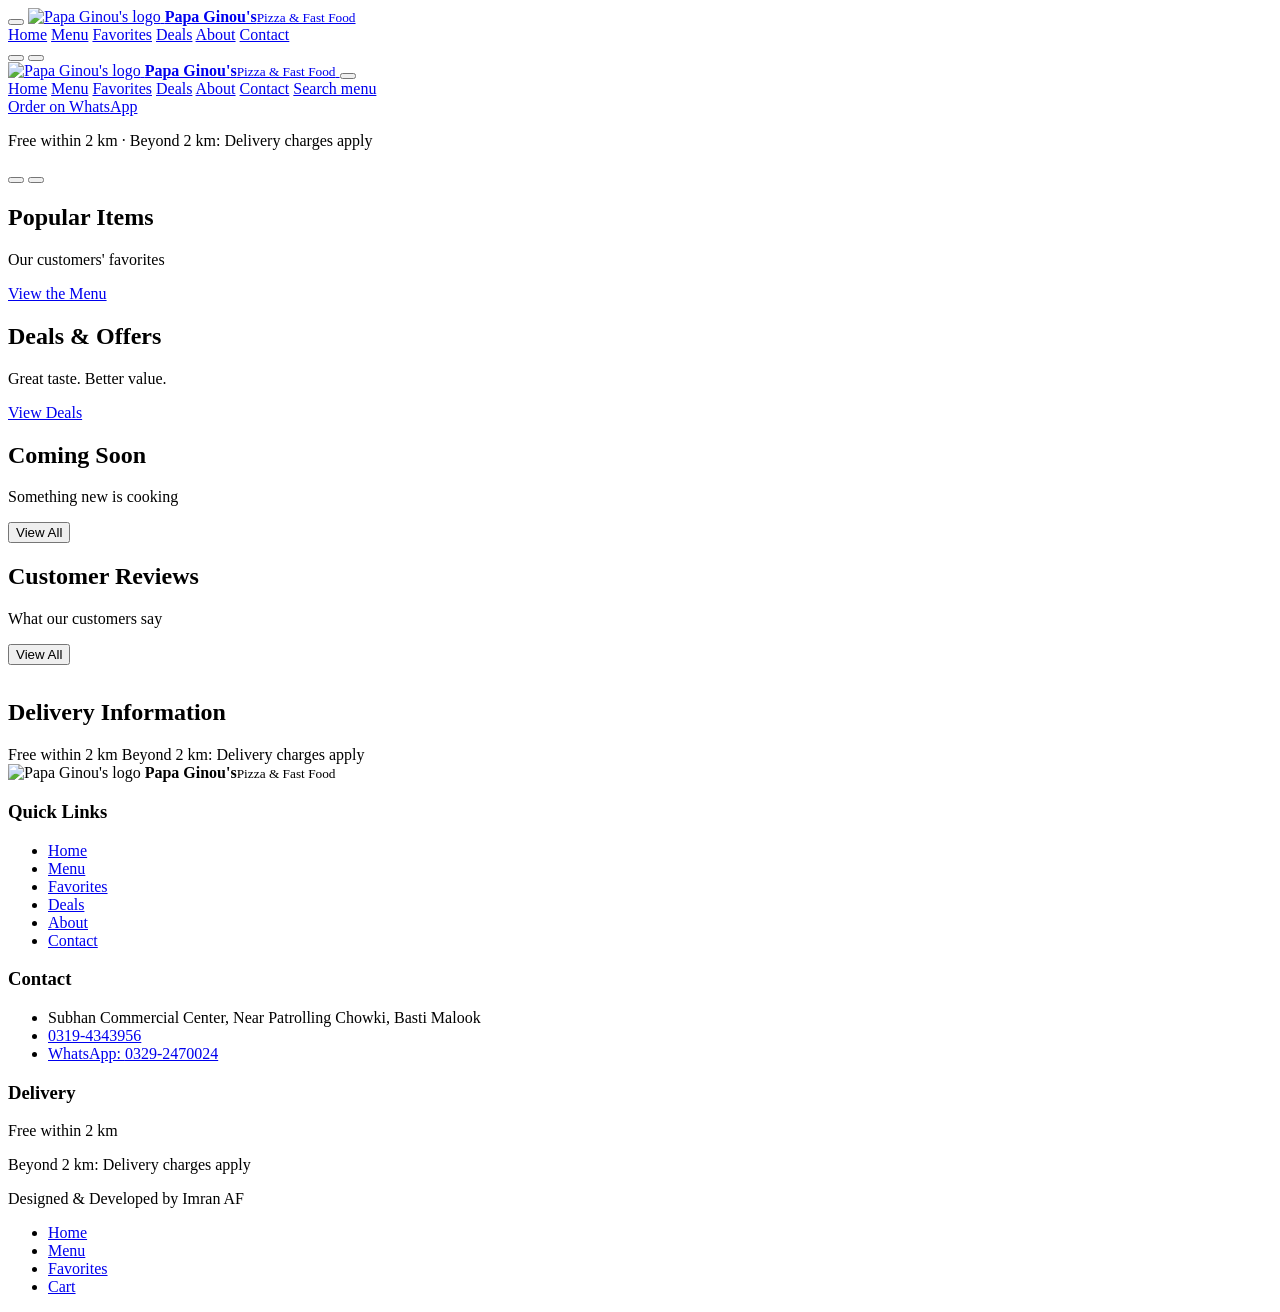
==== index.html @ 7f8ff5f4 "Add files via upload" ====
<!DOCTYPE html>
<html lang="en" data-theme="light">
<head>
<meta charset="UTF-8">
<meta name="viewport" content="width=device-width, initial-scale=1">
<title>Papa Ginou's — Pizza &amp; Fast Food</title>
<meta name="description" content="Papa Ginou's — Pizza & Fast Food in Basti Malook. Browse the menu, order deals, and place your order on WhatsApp. Free delivery within 2 km.">
<meta name="theme-color" content="#E11B23">
<link rel="icon" href="assets/images/brand/favicon.ico" sizes="any">
<link rel="apple-touch-icon" href="assets/images/brand/apple-touch-icon.png">
<link rel="manifest" href="manifest.webmanifest">
<meta property="og:type" content="website">
<meta property="og:title" content="Papa Ginou's — Pizza & Fast Food">
<meta property="og:description" content="Browse the menu, order deals, and place your order on WhatsApp. Free delivery within 2 km.">
<meta property="og:image" content="assets/images/brand/og-cover.jpg">
<script>try{if((localStorage.getItem('papaGinousTheme')||(matchMedia('(prefers-color-scheme: dark)').matches?'dark':'light'))==='dark')document.documentElement.setAttribute('data-theme','dark')}catch(e){}</script>
<link rel="preconnect" href="https://fonts.googleapis.com">
<link rel="preconnect" href="https://fonts.gstatic.com" crossorigin>
<link href="https://fonts.googleapis.com/css2?family=Montserrat:wght@400;500;600;700;800&display=swap" rel="stylesheet">
<link rel="stylesheet" href="css/global.css">
<link rel="stylesheet" href="css/home.css">
<script type="application/ld+json">{"@context":"https://schema.org","@type":"Restaurant","name":"Papa Ginou's — Pizza & Fast Food","servesCuisine":["Pizza","Fast Food"],"address":{"@type":"PostalAddress","streetAddress":"Subhan Commercial Center, Near Patrolling Chowki","addressLocality":"Basti Malook","addressCountry":"PK"},"telephone":"+92 329 2470024"}</script>
</head>
<body data-page="home">
<header class="site-header">
  <div class="container header-in">
    <button class="icon-btn hamburger" data-drawer-open aria-label="Open menu" data-icon="menu"></button>
    <a class="brand" href="index.html" aria-label="Papa Ginou's — home">
      <img class="brand-mark" data-brand-logo src="assets/images/brand/logo-icon.svg" alt="Papa Ginou's logo" width="34" height="34">
      <span class="brand-text"><strong data-brand-name>Papa Ginou's</strong><small data-brand-tagline>Pizza &amp; Fast Food</small></span>
    </a>
    <nav class="main-nav" aria-label="Primary">
      <a href="index.html" data-nav="home">Home</a>
      <a href="menu.html" data-nav="menu">Menu</a>
      <a href="favorites.html" data-nav="favorites">Favorites</a>
      <a href="menu.html#deals" data-nav="deals">Deals</a>
      <a href="about.html" data-nav="about">About</a>
      <a href="contact.html" data-nav="contact">Contact</a>
    </nav>
    <div class="header-actions">
      <button class="icon-btn search-btn" data-search-go aria-label="Search the menu" data-icon="search"></button>
      <button class="icon-btn" data-theme-btn aria-label="Switch theme"></button>
      <a class="icon-btn" href="cart.html" aria-label="Open cart"><span data-icon="cart" aria-hidden="true"></span><span class="cart-count" data-cart-badge hidden>0</span></a>
    </div>
  </div>
</header>

<div class="drawer-backdrop"></div>
<aside class="drawer" id="drawer" aria-label="Site menu">
  <div class="drawer-head">
    <a class="brand" href="index.html" aria-label="Papa Ginou's — home">
      <img class="brand-mark" data-brand-logo src="assets/images/brand/logo-icon.svg" alt="Papa Ginou's logo" width="34" height="34">
      <span class="brand-text"><strong data-brand-name>Papa Ginou's</strong><small data-brand-tagline>Pizza &amp; Fast Food</small></span>
    </a>
    <button class="icon-btn" data-drawer-close aria-label="Close menu" data-icon="x"></button>
  </div>
  <nav aria-label="Mobile">
    <a href="index.html" data-nav="home"><span data-icon="home" aria-hidden="true"></span>Home</a>
    <a href="menu.html" data-nav="menu"><span data-icon="list" aria-hidden="true"></span>Menu</a>
    <a href="favorites.html" data-nav="favorites"><span data-icon="heart" aria-hidden="true"></span>Favorites</a>
    <a href="menu.html#deals" data-nav="deals"><span data-icon="tag" aria-hidden="true"></span>Deals</a>
    <a href="about.html" data-nav="about"><span data-icon="info" aria-hidden="true"></span>About</a>
    <a href="contact.html" data-nav="contact"><span data-icon="phone" aria-hidden="true"></span>Contact</a>
    <a href="menu.html" data-search-go><span data-icon="search" aria-hidden="true"></span>Search menu</a>
  </nav>
  <div class="drawer-foot">
    <a class="btn btn-primary btn-block" data-wa-order href="https://wa.me/923292470024"><span data-icon="whatsapp" aria-hidden="true"></span>Order on WhatsApp</a>
    <p class="drawer-delivery"><span data-icon="truck" aria-hidden="true"></span><span><span data-delivery-free>Free within 2 km</span> · <span data-delivery-beyond>Beyond 2 km: Delivery charges apply</span></span></p>
  </div>
</aside>

<main>
  <section class="hero" id="hero" role="region" aria-roledescription="carousel" aria-label="Featured">
    <div class="hero-track" id="hero-track"></div>
    <button class="hero-arrow prev" id="hero-prev" aria-label="Previous slide" data-icon="chevron-left"></button>
    <button class="hero-arrow next" id="hero-next" aria-label="Next slide" data-icon="chevron-right"></button>
    <div class="hero-dots" id="hero-dots" role="tablist" aria-label="Slides"></div>
  </section>

  <section class="home-section" id="popular-sec" aria-labelledby="popular-h">
    <div class="container">
      <div class="sec-head">
        <div class="sec-title"><span class="sec-bar" aria-hidden="true"></span>
          <div><h2 id="popular-h">Popular Items</h2><p>Our customers' favorites</p></div>
        </div>
        <a class="sec-link" href="menu.html">View the Menu <span data-icon="chevron-right" data-append aria-hidden="true"></span></a>
      </div>
      <div class="carousel">
        <div class="carousel-track" id="popular-track">
          <div class="skeleton" style="flex:1 1 200px"></div><div class="skeleton" style="flex:1 1 200px"></div><div class="skeleton" style="flex:1 1 200px"></div>
        </div>
        <button class="carousel-btn prev" id="popular-prev" aria-label="Previous items" data-icon="chevron-left" hidden></button>
        <button class="carousel-btn next" id="popular-next" aria-label="Next items" data-icon="chevron-right" hidden></button>
      </div>
    </div>
  </section>

  <section class="deals-band" id="deals-sec" aria-labelledby="deals-h">
    <div class="container">
      <div class="sec-head">
        <div class="sec-title"><span class="sec-bar" aria-hidden="true"></span>
          <div><h2 id="deals-h">Deals &amp; Offers</h2><p>Great taste. Better value.</p></div>
        </div>
        <a class="sec-link" href="menu.html#deals">View Deals <span data-icon="chevron-right" data-append aria-hidden="true"></span></a>
      </div>
      <div class="deals-grid" id="home-deals">
        <div class="skeleton"></div><div class="skeleton"></div><div class="skeleton"></div>
      </div>
    </div>
  </section>

  <section class="home-section" id="soon-sec" aria-labelledby="soon-h">
    <div class="container">
      <div class="sec-head">
        <div class="sec-title"><span class="sec-bar" aria-hidden="true"></span>
          <div><h2 id="soon-h">Coming Soon</h2><p>Something new is cooking</p></div>
        </div>
        <button class="sec-link" id="soon-viewall">View All <span data-icon="chevron-right" data-append aria-hidden="true"></span></button>
      </div>
      <div class="carousel">
        <div class="carousel-track" id="soon-track"></div>
        <button class="carousel-btn prev" id="soon-prev" aria-label="Previous items" data-icon="chevron-left" hidden></button>
        <button class="carousel-btn next" id="soon-next" aria-label="Next items" data-icon="chevron-right" hidden></button>
      </div>
    </div>
  </section>

  <section class="home-section" id="reviews-sec" aria-labelledby="rev-h">
    <div class="container">
      <div class="sec-head">
        <div class="sec-title"><span class="sec-bar" aria-hidden="true"></span>
          <div><h2 id="rev-h">Customer Reviews</h2><p>What our customers say</p></div>
        </div>
        <button class="sec-link" id="rev-viewall">View All <span data-icon="chevron-right" data-append aria-hidden="true"></span></button>
      </div>
      <div class="carousel">
        <div class="carousel-track" id="reviews-track"></div>
        <span class="reviews-carousel-btns">
          <button class="carousel-btn prev keep-mobile" id="rev-prev" aria-label="Previous review" data-icon="chevron-left" hidden></button>
          <button class="carousel-btn next" id="rev-next" aria-label="Next review" data-icon="chevron-right" hidden></button>
        </span>
      </div>
    </div>
  </section>

  <section aria-label="Delivery information">
    <div class="container">
      <div class="sec-head" style="margin-top:34px;margin-bottom:14px">
        <div class="sec-title"><span class="sec-bar" aria-hidden="true"></span>
          <div><h2>Delivery Information</h2></div>
        </div>
      </div>
      <div class="delivery-banner" style="margin-top:0">
        <span data-icon="truck" data-append aria-hidden="true" style="color:var(--red);display:flex"></span>
        <span class="delivery-left" data-delivery-free>Free within 2 km</span>
        <span class="delivery-div" aria-hidden="true"></span>
        <span class="delivery-right" data-delivery-beyond>Beyond 2 km: Delivery charges apply</span>
      </div>
    </div>
  </section>
</main>

<footer class="site-footer">
  <div class="container footer-in">
    <div class="footer-brand">
      <img class="brand-mark" data-brand-logo src="assets/images/brand/logo-icon.svg" alt="Papa Ginou's logo" width="34" height="34">
      <span><strong data-brand-name>Papa Ginou's</strong><small data-brand-tagline>Pizza &amp; Fast Food</small></span>
    </div>
    <div class="footer-grid">
      <div><h3>Quick Links</h3>
        <ul class="footer-links">
          <li><a href="index.html"><span data-icon="home" aria-hidden="true"></span>Home</a></li>
          <li><a href="menu.html"><span data-icon="list" aria-hidden="true"></span>Menu</a></li>
          <li><a href="favorites.html"><span data-icon="heart" aria-hidden="true"></span>Favorites</a></li>
          <li><a href="menu.html#deals"><span data-icon="tag" aria-hidden="true"></span>Deals</a></li>
          <li><a href="about.html"><span data-icon="info" aria-hidden="true"></span>About</a></li>
          <li><a href="contact.html"><span data-icon="phone" aria-hidden="true"></span>Contact</a></li>
        </ul>
      </div>
      <div><h3>Contact</h3>
        <ul class="footer-contact">
          <li><span data-icon="map-pin" aria-hidden="true"></span><span data-address>Subhan Commercial Center, Near Patrolling Chowki, Basti Malook</span></li>
          <li><span data-icon="phone" aria-hidden="true"></span><a data-call-link href="tel:+923194343956"><span data-phone-text>0319-4343956</span></a></li>
          <li><span data-icon="whatsapp" aria-hidden="true"></span><a data-wa-order href="https://wa.me/923292470024">WhatsApp: <span data-wa-text>0329-2470024</span></a></li>
        </ul>
      </div>
      <div class="footer-delivery"><h3>Delivery</h3>
        <p><span data-icon="truck" aria-hidden="true"></span><span data-delivery-free>Free within 2 km</span></p>
        <p><span data-icon="info" aria-hidden="true"></span><span data-delivery-beyond>Beyond 2 km: Delivery charges apply</span></p>
        <div class="social-row" data-socials></div>
      </div>
    </div>
    <div class="footer-bottom"><span data-footer-credit>Designed &amp; Developed by Imran AF</span></div>
  </div>
</footer>

<nav class="bottom-nav" aria-label="Mobile">
  <ul>
    <li><a href="index.html" data-nav="home"><span data-icon="home" aria-hidden="true"></span><span>Home</span></a></li>
    <li><a href="menu.html" data-nav="menu"><span data-icon="list" aria-hidden="true"></span><span>Menu</span></a></li>
    <li><a href="favorites.html" data-nav="favorites"><span data-icon="heart" aria-hidden="true"></span><span>Favorites</span></a></li>
    <li><a href="cart.html" data-nav="cart"><span data-icon="cart" aria-hidden="true"></span><span>Cart</span><span class="cart-count" data-cart-badge hidden>0</span></a></li>
  </ul>
</nav>

<div class="modal-backdrop"><div class="modal" role="dialog" aria-modal="true" aria-label="Choose options"></div></div>
<div class="toast-root" aria-live="polite"></div>
<noscript><div class="container"><p class="noscript-card"><strong>JavaScript is required.</strong> Please enable JavaScript to browse the menu, use the cart, and place an order.</p></div></noscript>
<script src="js/global.js" defer></script>
<script src="js/home.js" defer></script>
</body>
</html>
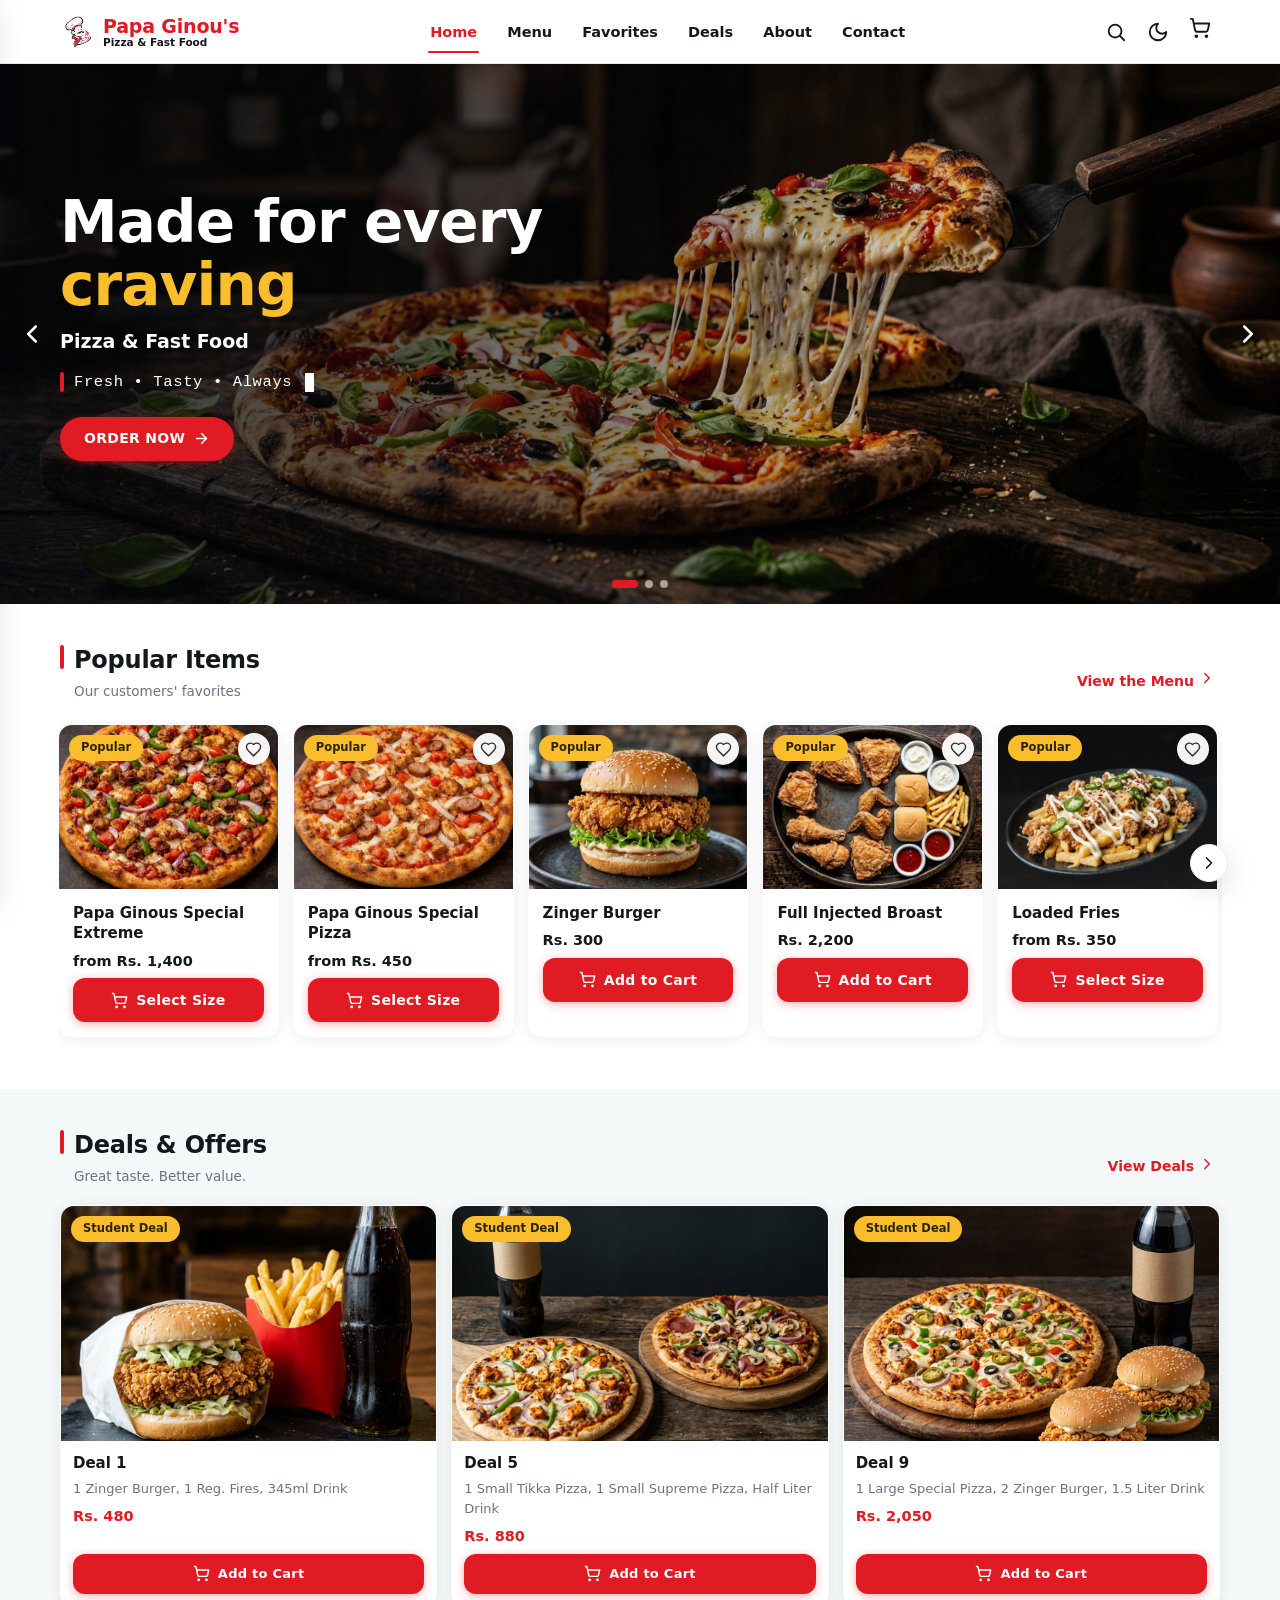
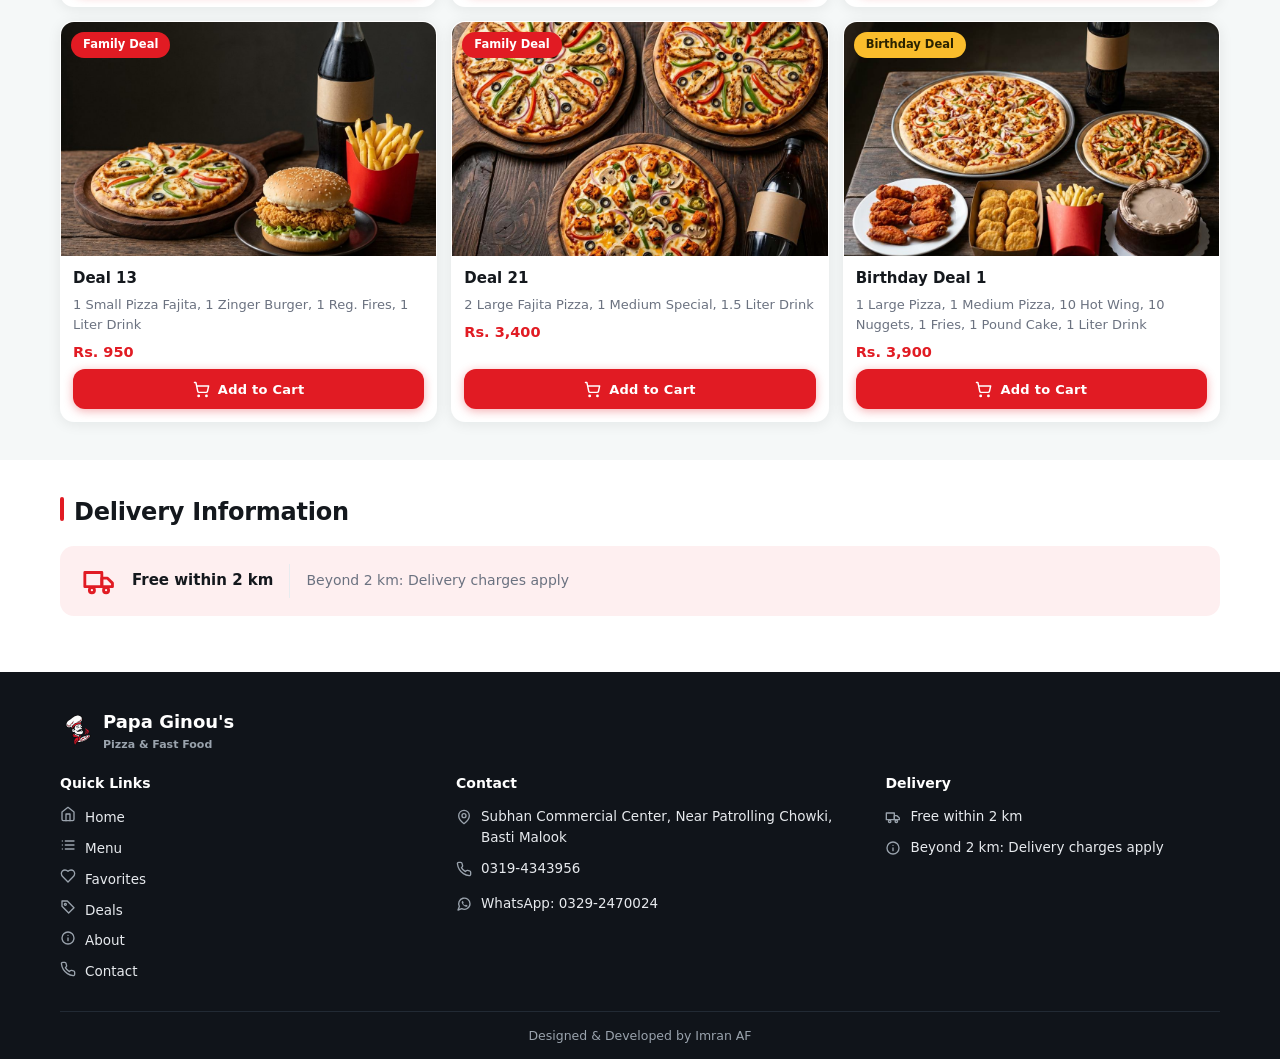
==== commit af38b266: "Add heading for Papa Ginou's pizza section" ====
--- a/index.html
+++ b/index.html
@@ -69,7 +69,8 @@
   </div>
 </aside>
 
-<main>
+<main> 
+    <h1 class="sr-only">Papa Ginou's — Pizza &amp; Fast Food in Basti Malook</h1>
   <section class="hero" id="hero" role="region" aria-roledescription="carousel" aria-label="Featured">
     <div class="hero-track" id="hero-track"></div>
     <button class="hero-arrow prev" id="hero-prev" aria-label="Previous slide" data-icon="chevron-left"></button>
@@ -209,4 +210,4 @@
 <script src="js/global.js" defer></script>
 <script src="js/home.js" defer></script>
 </body>
-</html>+</html>
--- a/css/global.css
+++ b/css/global.css
@@ -0,0 +1,335 @@
+/* Papa Ginou's — global design system (v2 locked tokens) */
+:root{
+  --red:#E11B23; --red-dark:#B81218; --gold:#FABD2C; --gold-ink:#2B2300;
+  --bg:#FFFFFF; --bg-soft:#F5F8F8; --surface:#FFFFFF; --rose-soft:#FEEFF0;
+  --ink:#14181D; --muted:#6B7280; --border:#E8ECEF;
+  --footer-bg:#10141A; --footer-ink:#E7EAEE; --footer-muted:#9AA3AD;
+  --shadow:0 2px 14px rgba(16,20,26,.08); --shadow-lg:0 8px 30px rgba(16,20,26,.14);
+  --radius:14px; --radius-sm:10px;
+  --header-h:64px; --bottomnav-h:64px;
+  --font:'Montserrat',system-ui,-apple-system,'Segoe UI',Roboto,Arial,sans-serif;
+}
+html[data-theme="dark"]{
+  --bg:#0C0E12; --bg-soft:#11151B; --surface:#14181D; --rose-soft:#2A1215;
+  --ink:#F4F6F8; --muted:#9AA3AD; --border:#232B34;
+  --shadow:0 2px 14px rgba(0,0,0,.45); --shadow-lg:0 8px 30px rgba(0,0,0,.55);
+}
+*{box-sizing:border-box}
+html{scroll-behavior:smooth}
+html:focus-within{scroll-behavior:smooth}
+body{margin:0;font-family:var(--font);background:var(--bg);color:var(--ink);font-size:15px;line-height:1.55;-webkit-font-smoothing:antialiased}
+img{max-width:100%;display:block}
+a{color:inherit}
+button{font-family:inherit;cursor:pointer}
+:focus-visible{outline:2px solid var(--red);outline-offset:2px;border-radius:6px}
+.container{max-width:1200px;margin:0 auto;padding:0 20px}
+main{display:block;min-height:50vh}
+section{scroll-margin-top:calc(var(--header-h) + 12px)}
+.sr-only{position:absolute;width:1px;height:1px;padding:0;margin:-1px;overflow:hidden;clip:rect(0 0 0 0);white-space:nowrap;border:0}
+.page-head{padding-top:30px;padding-bottom:6px}
+.page-head h1{margin:0;font-size:clamp(24px,3.4vw,32px);font-weight:800;letter-spacing:-.01em}
+.page-head p{margin:4px 0 0;color:var(--muted);font-size:14px}
+.cart-thumb .img-fallback{min-height:0;height:100%;font-size:10px;padding:6px}
+.cart-thumb .img-fallback svg{width:24px;height:24px}
+
+/* ---------- Buttons ---------- */
+.btn{display:inline-flex;align-items:center;justify-content:center;gap:8px;border:0;border-radius:999px;
+  padding:11px 24px;font-weight:700;font-size:14px;letter-spacing:.02em;text-decoration:none;line-height:1.2;
+  transition:background .15s ease,transform .1s ease,box-shadow .15s ease;min-height:44px}
+.btn:active{transform:translateY(1px)}
+.btn-primary{background:var(--red);color:#fff;box-shadow:0 2px 10px rgba(225,27,35,.35)}
+.btn-primary:hover{background:var(--red-dark)}
+.btn-outline{background:transparent;color:var(--red);border:1.5px solid var(--red)}
+.btn-outline:hover{background:var(--rose-soft)}
+.btn-block{width:100%}
+.btn-sm{padding:8px 16px;font-size:13px;min-height:38px}
+.btn[disabled],.btn.disabled{opacity:.5;cursor:not-allowed;box-shadow:none}
+.icon-btn{display:inline-flex;align-items:center;justify-content:center;width:40px;height:40px;border-radius:50%;
+  border:0;background:transparent;color:var(--ink);position:relative;transition:background .15s}
+.icon-btn:hover{background:var(--bg-soft)}
+html[data-theme="dark"] .icon-btn:hover{background:#1D232B}
+.icon-btn svg{width:22px;height:22px}
+.cart-count{position:absolute;top:2px;right:0;min-width:18px;height:18px;padding:0 4px;border-radius:999px;
+  background:var(--red);color:#fff;font-size:11px;font-weight:700;display:flex;align-items:center;justify-content:center}
+.cart-count[hidden]{display:none}
+
+/* ---------- Header ---------- */
+.site-header{position:sticky;top:0;z-index:60;background:var(--bg);border-bottom:1px solid var(--border);height:var(--header-h)}
+.header-in{height:var(--header-h);display:flex;align-items:center;gap:12px}
+.brand{display:flex;align-items:center;gap:9px;text-decoration:none;margin-right:auto}
+.brand-mark{width:34px;height:34px;color:var(--red);flex:none}
+.brand-text{display:flex;flex-direction:column;line-height:1.1}
+.brand-text strong{font-size:19px;font-weight:800;color:var(--red);letter-spacing:-.01em}
+.brand-text small{font-size:10.5px;font-weight:600;color:var(--ink)}
+.main-nav{display:flex;gap:26px;margin:0 auto}
+.main-nav a{text-decoration:none;font-size:14.5px;font-weight:600;color:var(--ink);padding:6px 2px;position:relative}
+.main-nav a:hover{color:var(--red)}
+.main-nav a.active{color:var(--red)}
+.main-nav a.active::after{content:"";position:absolute;left:0;right:0;bottom:-4px;height:2.5px;border-radius:2px;background:var(--red)}
+.header-actions{display:flex;align-items:center;gap:2px;margin-left:auto}
+.hamburger{display:none}
+
+/* ---------- Drawer ---------- */
+.drawer-backdrop{position:fixed;inset:0;background:rgba(10,12,16,.5);opacity:0;pointer-events:none;transition:opacity .2s;z-index:80}
+.drawer{position:fixed;top:0;left:0;bottom:0;width:min(320px,86vw);background:var(--bg);z-index:81;
+  transform:translateX(-102%);transition:transform .25s ease;display:flex;flex-direction:column;box-shadow:var(--shadow-lg)}
+body.drawer-open{overflow:hidden}
+body.drawer-open .drawer{transform:none}
+body.drawer-open .drawer-backdrop{opacity:1;pointer-events:auto}
+.drawer-head{display:flex;align-items:center;justify-content:space-between;padding:14px 16px;border-bottom:1px solid var(--border)}
+.drawer nav{display:flex;flex-direction:column;padding:10px 8px;gap:2px}
+.drawer nav a{display:flex;align-items:center;gap:12px;padding:12px;border-radius:10px;text-decoration:none;font-weight:600;font-size:15px}
+.drawer nav a svg{width:20px;height:20px;color:var(--muted)}
+.drawer nav a:hover{background:var(--bg-soft)}
+.drawer nav a.active{color:var(--red);background:var(--rose-soft)}
+.drawer nav a.active svg{color:var(--red)}
+.drawer-foot{margin-top:auto;padding:16px;border-top:1px solid var(--border);display:flex;flex-direction:column;gap:10px}
+.drawer-delivery{display:flex;gap:8px;align-items:flex-start;font-size:13px;color:var(--muted)}
+.drawer-delivery svg{width:18px;height:18px;flex:none;margin-top:2px}
+
+/* ---------- Bottom nav (mobile) ---------- */
+.bottom-nav{display:none;position:fixed;left:0;right:0;bottom:0;z-index:60;background:var(--bg);
+  border-top:1px solid var(--border);padding-bottom:env(safe-area-inset-bottom)}
+.bottom-nav ul{list-style:none;margin:0;padding:6px 8px;display:grid;grid-template-columns:repeat(4,1fr)}
+.bottom-nav a{display:flex;flex-direction:column;align-items:center;gap:2px;text-decoration:none;font-size:11px;
+  font-weight:600;color:var(--muted);padding:6px 0;position:relative}
+.bottom-nav a svg{width:22px;height:22px}
+.bottom-nav a.active{color:var(--red)}
+.bottom-nav .cart-count{top:0;right:calc(50% - 22px)}
+
+/* ---------- Section headers ---------- */
+.sec-head{display:flex;align-items:flex-end;justify-content:space-between;gap:12px;margin:0 0 18px}
+.sec-title{display:flex;gap:10px;align-items:flex-start}
+.sec-bar{width:4px;height:24px;border-radius:2px;background:var(--red);margin-top:3px;flex:none}
+.sec-title h2{margin:0;font-size:clamp(19px,2.4vw,24px);font-weight:800;letter-spacing:-.01em}
+.sec-title p{margin:2px 0 0;font-size:13.5px;color:var(--muted)}
+.sec-link{display:inline-flex;align-items:center;gap:4px;color:var(--red);font-weight:600;font-size:14px;
+  text-decoration:none;white-space:nowrap;background:none;border:0;padding:8px 4px}
+.sec-link svg{width:18px;height:18px}
+.sec-link:hover{text-decoration:underline}
+
+/* ---------- Cards ---------- */
+.card{background:var(--surface);border-radius:var(--radius);box-shadow:var(--shadow);overflow:hidden;
+  display:flex;flex-direction:column;border:1px solid transparent}
+html[data-theme="dark"] .card{border-color:var(--border)}
+.card-media{position:relative;aspect-ratio:4/3;overflow:hidden;background:var(--bg-soft)}
+.card-media img{width:100%;height:100%;object-fit:cover}
+.card-body{padding:14px;display:flex;flex-direction:column;gap:6px;flex:1;min-width:0}
+.card-body h3{margin:0;font-size:15px;font-weight:700;line-height:1.35}
+.card-price{margin:0;font-size:14.5px;font-weight:700}
+.card-price s{color:var(--muted);font-weight:500;font-size:13px;margin-left:6px}
+
+/*
+ * Normal product descriptions remain compact.
+ * Deal descriptions are overridden below so their
+ * complete contents are always visible.
+ */
+.card-desc{
+  margin:0;
+  font-size:13px;
+  color:var(--muted);
+  display:-webkit-box;
+  -webkit-line-clamp:2;
+  -webkit-box-orient:vertical;
+  overflow:hidden;
+}
+
+/* ---------- Deal content ---------- */
+.deal-card .card-body{
+  min-width:0;
+  height:auto;
+}
+
+.deal-card .card-desc{
+  display:block;
+  white-space:normal;
+  overflow:visible;
+  text-overflow:clip;
+  -webkit-line-clamp:unset;
+  -webkit-box-orient:initial;
+  height:auto;
+  max-height:none;
+  line-height:1.55;
+}
+
+.deal-card .card-price{
+  flex:none;
+}
+
+.deal-card .card-body .btn{
+  margin-top:auto;
+}
+
+.badge{position:absolute;top:10px;left:10px;padding:4px 12px;border-radius:999px;font-size:11.5px;font-weight:700;z-index:2}
+.badge-gold{background:var(--gold);color:var(--gold-ink)}
+.badge-red{background:var(--red);color:#fff}
+.fav-btn{position:absolute;top:8px;right:8px;width:32px;height:32px;border-radius:50%;border:0;background:rgba(255,255,255,.95);
+  display:flex;align-items:center;justify-content:center;z-index:2;box-shadow:0 1px 6px rgba(0,0,0,.2);color:#333}
+.fav-btn svg{width:17px;height:17px}
+.fav-btn[aria-pressed="true"]{color:var(--red)}
+.card.unavailable .card-media img{filter:grayscale(.6);opacity:.6}
+.unavail-chip{position:absolute;left:10px;bottom:10px;background:rgba(16,20,26,.82);color:#fff;font-size:11px;
+  font-weight:600;padding:4px 10px;border-radius:999px;z-index:2}
+.img-fallback{width:100%;height:100%;min-height:120px;display:flex;flex-direction:column;gap:6px;align-items:center;
+  justify-content:center;background:var(--rose-soft);color:var(--red);font-size:12px;font-weight:600;padding:12px;text-align:center}
+.img-fallback svg{width:34px;height:34px}
+
+/* ---------- Carousels ---------- */
+.carousel{position:relative}
+.carousel-track{display:flex;gap:14px;overflow-x:auto;scroll-snap-type:x mandatory;scrollbar-width:none;
+  padding:4px 2px 10px;margin:0 -2px}
+.carousel-track::-webkit-scrollbar{display:none}
+.carousel-track>*{scroll-snap-align:start;flex:none}
+.carousel-btn{position:absolute;top:38%;width:38px;height:38px;border-radius:50%;border:0;background:var(--surface);
+  box-shadow:var(--shadow-lg);display:flex;align-items:center;justify-content:center;color:var(--ink);z-index:3}
+.carousel-btn svg{width:20px;height:20px}
+.carousel-btn.prev{left:-8px}.carousel-btn.next{right:-8px}
+.carousel-btn[hidden]{display:none}
+
+/* ---------- Modal / bottom sheet ---------- */
+.modal-backdrop{position:fixed;inset:0;background:rgba(10,12,16,.55);z-index:90;display:none;align-items:flex-end;justify-content:center}
+.modal-backdrop.open{display:flex}
+.modal{background:var(--bg);width:100%;max-width:440px;max-height:88vh;overflow:auto;border-radius:18px 18px 0 0;
+  padding:20px;animation:sheetUp .25s ease}
+@keyframes sheetUp{from{transform:translateY(30px);opacity:0}to{transform:none;opacity:1}}
+.modal h2{margin:0 0 4px;font-size:18px}
+.modal .modal-sub{margin:0 0 14px;color:var(--muted);font-size:13.5px}
+.size-opt{display:flex;align-items:center;justify-content:space-between;gap:10px;width:100%;text-align:left;
+  border:1.5px solid var(--border);background:var(--surface);border-radius:12px;padding:13px 14px;margin-bottom:10px;font-size:14.5px}
+.size-opt strong{font-weight:700}
+.size-opt .size-price{font-weight:700}
+.size-opt[aria-checked="true"]{border-color:var(--red);background:var(--rose-soft)}
+.modal-actions{display:flex;gap:10px;margin-top:6px}
+.modal-actions .btn{flex:1}
+.modal-close{position:absolute;top:12px;right:12px}
+.modal-wrap{position:relative}
+
+/* ---------- Toasts ---------- */
+.toast-root{position:fixed;left:50%;transform:translateX(-50%);bottom:calc(var(--bottomnav-h) + 16px);z-index:120;
+  display:flex;flex-direction:column;gap:8px;align-items:center;width:max-content;max-width:calc(100vw - 32px)}
+.toast{display:flex;align-items:center;gap:12px;background:#1C2128;color:#fff;font-size:13.5px;font-weight:500;
+  padding:11px 16px;border-radius:12px;box-shadow:var(--shadow-lg);animation:toastIn .2s ease;max-width:100%}
+.toast a{color:var(--gold);font-weight:700;text-decoration:none;white-space:nowrap}
+@keyframes toastIn{from{transform:translateY(8px);opacity:0}to{transform:none;opacity:1}}
+
+/* ---------- Forms ---------- */
+.field{margin-bottom:14px}
+.field label{display:block;font-size:13.5px;font-weight:600;margin-bottom:6px}
+.field input,.field textarea{width:100%;border:1.5px solid var(--border);border-radius:12px;background:var(--surface);
+  color:var(--ink);font-family:inherit;font-size:15px;padding:12px 14px}
+.field textarea{min-height:88px;resize:vertical}
+.field input:focus,.field textarea:focus{outline:none;border-color:var(--red)}
+.field .err{display:none;font-size:12.5px;color:var(--red);margin-top:5px;font-weight:500}
+.field.invalid input,.field.invalid textarea{border-color:var(--red)}
+.field.invalid .err{display:block}
+
+/* ---------- Misc ---------- */
+.skeleton{border-radius:var(--radius);background:linear-gradient(90deg,var(--bg-soft) 25%,var(--border) 50%,var(--bg-soft) 75%);
+  background-size:200% 100%;animation:shimmer 1.2s infinite;min-height:230px}
+@keyframes shimmer{to{background-position:-200% 0}}
+.empty-state{text-align:center;padding:48px 20px;max-width:420px;margin:0 auto}
+.empty-state svg{width:56px;height:56px;color:var(--muted);margin-bottom:12px}
+.empty-state h2{margin:0 0 6px;font-size:20px}
+.empty-state p{margin:0 0 18px;color:var(--muted);font-size:14px}
+.error-card{background:var(--surface);border:1px solid var(--border);border-radius:var(--radius);padding:28px 20px;
+  text-align:center;max-width:520px;margin:24px auto;box-shadow:var(--shadow)}
+.error-card h2{margin:0 0 6px;font-size:19px}
+.error-card p{color:var(--muted);font-size:14px;margin:0 0 16px}
+.noscript-card{max-width:560px;margin:24px auto;background:var(--rose-soft);border:1px solid var(--red);
+  border-radius:var(--radius);padding:18px 20px;font-size:14px}
+
+/* ---------- Footer ---------- */
+.site-footer{background:var(--footer-bg);color:var(--footer-ink);margin-top:56px}
+.footer-in{padding-top:36px}
+.footer-brand{display:flex;align-items:center;gap:9px;margin-bottom:20px}
+.footer-brand .brand-mark{color:var(--red)}
+.footer-brand strong{font-size:18px;color:#fff}
+.footer-brand small{display:block;font-size:11px;color:var(--footer-muted);font-weight:600}
+.footer-grid{display:grid;grid-template-columns:1.1fr 1.2fr 1fr;gap:28px;padding-bottom:28px}
+.footer-grid h3{margin:0 0 12px;font-size:14px;font-weight:700;color:#fff}
+.footer-links{list-style:none;margin:0;padding:0;display:flex;flex-direction:column;gap:9px}
+.footer-links a{display:flex;align-items:center;gap:9px;text-decoration:none;font-size:13.5px;color:var(--footer-ink)}
+.footer-links a:hover{color:#fff}
+.footer-links svg{width:16px;height:16px;color:var(--footer-muted)}
+.footer-contact{list-style:none;margin:0;padding:0;display:flex;flex-direction:column;gap:10px;font-size:13.5px}
+.footer-contact li{display:flex;gap:9px;align-items:flex-start}
+.footer-contact svg{width:16px;height:16px;flex:none;margin-top:3px;color:var(--footer-muted)}
+.footer-contact a{color:var(--footer-ink);text-decoration:none}
+.footer-contact a:hover{color:#fff}
+.footer-delivery p{margin:0 0 6px;font-size:13.5px;display:flex;gap:9px;align-items:flex-start}
+.footer-delivery svg{width:16px;height:16px;flex:none;margin-top:3px;color:var(--footer-muted)}
+.social-row{display:flex;gap:10px;margin-top:12px}
+.social-row:empty{display:none}
+.social-row a{width:34px;height:34px;border-radius:50%;background:#222A34;display:flex;align-items:center;justify-content:center;color:#fff}
+.social-row a:hover{background:var(--red)}
+.social-row svg{width:16px;height:16px}
+.footer-bottom{border-top:1px solid #222A34;padding:14px 0 calc(14px + env(safe-area-inset-bottom));text-align:center;
+  font-size:12.5px;color:var(--footer-muted)}
+body.checkout .footer-grid,body.checkout .footer-brand{display:none}
+body.checkout .site-footer{margin-top:40px}
+
+/* ---------- Responsive ---------- */
+@media (max-width:1023px){
+  .main-nav{gap:18px}
+}
+@media (max-width:767px){
+  :root{--header-h:58px}
+  .container{padding:0 14px}
+  .hamburger{display:inline-flex}
+  .main-nav{display:none}
+  .brand{margin:0 auto}
+  .brand-text strong{font-size:16.5px}
+  .brand-text small{font-size:9.5px}
+  .header-actions .search-btn{display:none}
+  .header-in{gap:4px}
+  body{padding-bottom:calc(var(--bottomnav-h) + env(safe-area-inset-bottom))}
+  body.checkout{padding-bottom:0}
+  body.checkout .bottom-nav{display:none!important}
+  .bottom-nav{display:block}
+  .toast-root{bottom:calc(var(--bottomnav-h) + 12px)}
+  .footer-grid{grid-template-columns:1fr;gap:22px}
+  .carousel-btn.prev:not(.keep-mobile){display:none}
+}
+@media (min-width:768px){
+  .modal-backdrop{align-items:center;padding:20px}
+  .modal{border-radius:18px;animation:none}
+  .toast-root{left:auto;right:24px;transform:none;bottom:24px}
+}
+@media (prefers-reduced-motion:reduce){
+  html{scroll-behavior:auto}
+  *,*::before,*::after{animation-duration:.01ms!important;transition-duration:.01ms!important}
+}
+
+/* ---------- Round-2 fixes ---------- */
+.ic{width:20px;height:20px;flex:none}
+.btn .ic{width:17px;height:17px}
+.brand-mark .ic{width:34px;height:34px;display:block}
+img.brand-mark{width:34px;height:34px;display:block;object-fit:contain}
+.delivery-banner .ic{width:34px;height:34px;color:var(--red)}
+.stars .ic{width:14px;height:14px}
+button{color:inherit}
+.size-opt{color:var(--ink)}
+.deal-card .card-price strong{color:var(--red)}
+.action-btn .go{margin-left:auto;display:flex;color:var(--muted)}
+.success-card .ic{width:54px;height:54px}
+.card .btn{border-radius:12px}
+.carousel-btn{background:#fff;color:#14181D;border:1px solid var(--border)}
+html[data-theme="dark"] .sec-link,
+html[data-theme="dark"] .deal-card .card-price strong,
+html[data-theme="dark"] .field .err,
+html[data-theme="dark"] .drawer nav a.active,
+html[data-theme="dark"] .main-nav a.active,
+html[data-theme="dark"] .main-nav a:hover,
+html[data-theme="dark"] .bottom-nav a.active,
+html[data-theme="dark"] .img-fallback,
+html[data-theme="dark"] .service-chips span,
+html[data-theme="dark"] .delivery-banner .ic,
+html[data-theme="dark"] .back-link:hover,
+html[data-theme="dark"] .link-btn:hover,
+html[data-theme="dark"] .remove-btn:hover{color:#FF6B73}
+@media (max-width:767px){
+  .footer-grid{grid-template-columns:1fr 1.15fr .95fr;gap:14px}
+  .footer-grid h3{font-size:12.5px;margin-bottom:10px}
+  .footer-links a,.footer-contact li,.footer-delivery p{font-size:12px}
+  .footer-contact li,.footer-delivery p{gap:7px}
+}
--- a/css/home.css
+++ b/css/home.css
@@ -0,0 +1,84 @@
+/* Homepage */
+/* ---------- Hero ---------- */
+.hero{position:relative;background:#0B0D10;color:#fff;overflow:hidden}
+.hero-track{position:relative;min-height:clamp(380px,62vh,540px)}
+.hero-slide{position:absolute;inset:0;opacity:0;transition:opacity .6s ease;pointer-events:none}
+.hero-slide.active{opacity:1;pointer-events:auto}
+.hero-slide img{position:absolute;inset:0;width:100%;height:100%;object-fit:cover}
+.hero-slide::after{content:"";position:absolute;inset:0;background:linear-gradient(90deg,rgba(5,6,9,.82) 0%,rgba(5,6,9,.55) 42%,rgba(5,6,9,.15) 75%)}
+.hero-content{position:relative;z-index:2;height:100%;min-height:inherit;display:flex;flex-direction:column;justify-content:center;
+  padding-top:36px;padding-bottom:52px;max-width:1200px;padding-right:64px}
+.hero-content h1{margin:0;font-size:clamp(34px,5.2vw,58px);line-height:1.08;font-weight:800;letter-spacing:-.015em}
+.hero-content h1 .gold{color:var(--gold)}
+.hero-sub{margin:10px 0 0;font-size:clamp(15px,2vw,19px);font-weight:600}
+.hero-tag{display:flex;align-items:center;gap:10px;margin:14px 0 22px;font-family:ui-monospace,'Cascadia Code',Menlo,Consolas,monospace;
+  font-size:clamp(13px,1.8vw,15.5px);letter-spacing:.04em;min-height:1.6em;white-space:nowrap}
+.hero-tag::before{content:"";width:4px;height:1.3em;border-radius:2px;background:var(--red);flex:none}
+.type-cursor{display:inline-block;width:9px;height:1.25em;background:#fff;margin-left:3px;vertical-align:text-bottom;animation:blink 1s steps(1) infinite}
+@keyframes blink{50%{opacity:0}}
+.hero-arrow{position:absolute;top:50%;transform:translateY(-50%);z-index:3;background:none;border:0;color:#fff;
+  width:48px;height:48px;display:flex;align-items:center;justify-content:center;border-radius:50%}
+.hero-arrow:hover{background:rgba(255,255,255,.14)}
+.hero-arrow svg{width:30px;height:30px}
+.hero-arrow.prev{left:8px}.hero-arrow.next{right:8px}
+.hero-dots{position:absolute;bottom:16px;left:50%;transform:translateX(-50%);z-index:3;display:flex;gap:7px}
+.hero-dots button{width:8px;height:8px;border-radius:999px;border:0;background:rgba(255,255,255,.55);padding:0}
+.hero-dots button.active{width:26px;background:var(--red)}
+/* ---------- Sections ---------- */
+.home-section{padding:38px 0 8px}
+.deals-band{background:var(--bg-soft);padding:38px 0;margin-top:34px}
+#popular-track>*{flex-basis:calc((100% - 14px)/2.25)}
+#soon-track>*{flex-basis:calc((100% - 14px)/2.15)}
+.soon-card .card-body{padding:12px}
+.soon-date{display:flex;align-items:center;gap:6px;font-size:12.5px;color:var(--muted);font-weight:500}
+.soon-date svg{width:15px;height:15px}
+.deals-grid{display:grid;grid-template-columns:1fr;gap:14px}
+.deal-card{flex-direction:row}
+.deal-card .card-media{flex:0 0 150px;aspect-ratio:auto;min-height:100%}
+.deal-card .card-media img{position:absolute;inset:0}
+.deal-card .card-body{padding:12px}
+.deal-card .btn{padding:9px 14px;font-size:13px;min-height:40px}
+/* Reviews */
+.review-card{padding:18px;gap:10px}
+.review-top{display:flex;gap:12px;align-items:center}
+.avatar{width:44px;height:44px;border-radius:50%;background:var(--red);color:#fff;font-weight:700;font-size:15px;
+  display:flex;align-items:center;justify-content:center;flex:none}
+.review-top strong{display:block;font-size:14.5px}
+.stars{color:var(--gold);font-size:13px;letter-spacing:2px}
+.review-text{margin:0;font-size:13.5px;color:var(--muted)}
+.review-date{display:flex;align-items:center;gap:6px;font-size:12.5px;color:var(--muted)}
+.review-date svg{width:15px;height:15px}
+#reviews-track>*{flex-basis:100%}
+/* Delivery banner */
+.delivery-banner{display:flex;align-items:center;gap:16px;background:var(--rose-soft);border-radius:var(--radius);
+  padding:18px 22px;margin-top:34px}
+.delivery-banner>svg{width:34px;height:34px;color:var(--red);flex:none}
+.delivery-left{font-weight:700;font-size:15px;white-space:nowrap}
+.delivery-div{width:1px;align-self:stretch;background:var(--border);flex:none}
+html[data-theme="dark"] .delivery-div{background:#3A2427}
+.delivery-right{font-size:14px;color:var(--muted)}
+@media (min-width:768px){
+  #popular-track>*{flex-basis:calc((100% - 2*14px)/3.2)}
+  #soon-track>*{flex-basis:calc((100% - 2*14px)/3.2)}
+  .deals-grid{grid-template-columns:repeat(2,1fr)}
+  .deal-card{flex-direction:column}
+  .deal-card .card-media{flex:none;aspect-ratio:16/10;min-height:0}
+  .deal-card .card-media img{position:static}
+  #reviews-track>*{flex-basis:calc((100% - 14px)/2.1)}
+}
+@media (min-width:1024px){
+  #popular-track>*{flex-basis:calc((100% - 4*14px)/5)}
+  #soon-track>*{flex-basis:calc((100% - 3*14px)/4)}
+  .deals-grid{grid-template-columns:repeat(3,1fr)}
+  #reviews-track{flex-wrap:wrap;overflow:visible}
+  #reviews-track>*{flex:1 1 calc((100% - 2*14px)/3)}
+  .reviews-carousel-btns{display:none}
+}
+.soon-grid-expanded,.reviews-grid-expanded{flex-wrap:wrap!important;overflow:visible!important}
+.soon-grid-expanded>*,.reviews-grid-expanded>*{flex:1 1 calc((100% - 2*14px)/3)!important}
+@media (min-width:768px){
+  .hero-content{padding-right:96px}
+}
+@media (max-width:767px){
+  .hero-arrow{display:none}
+}
